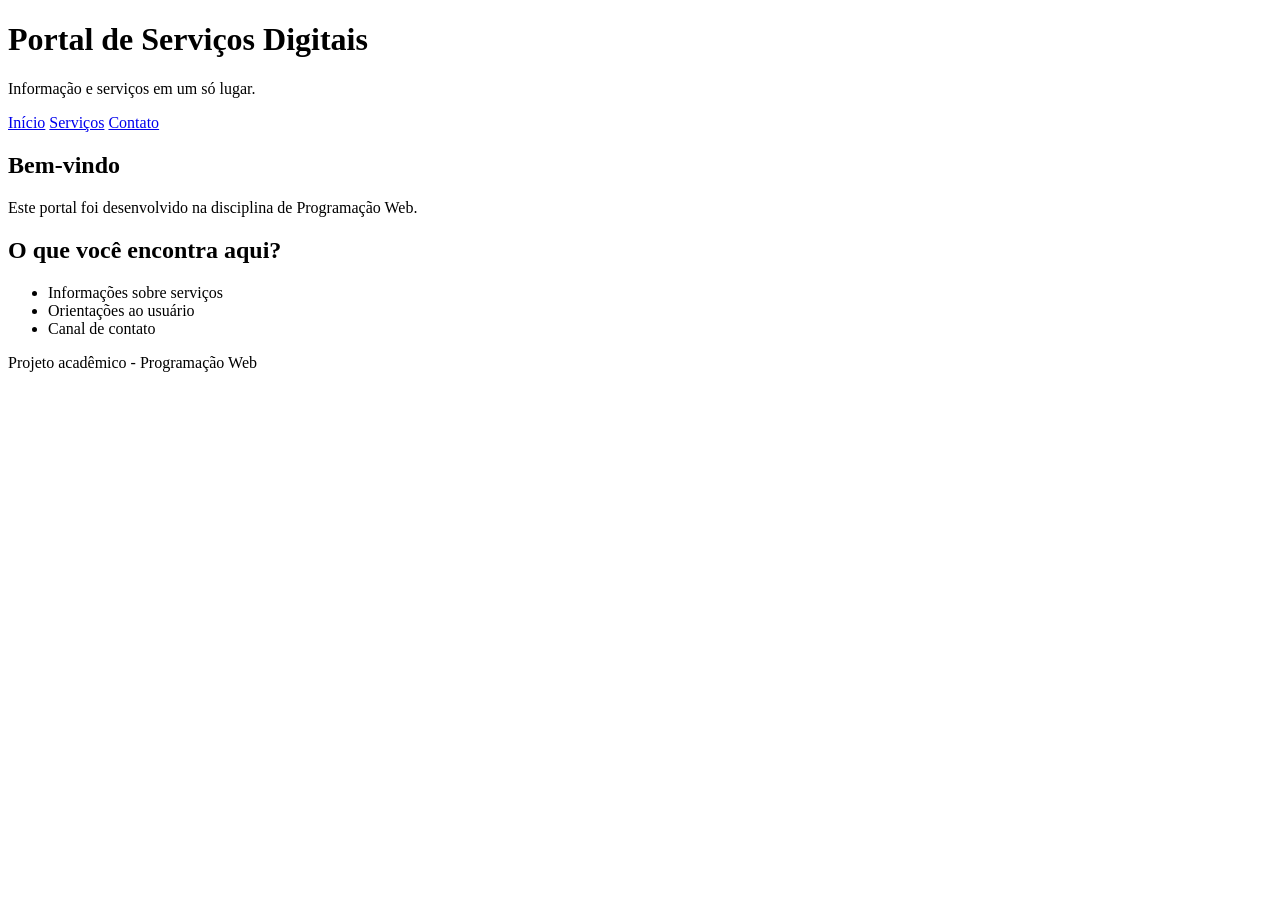
==== index.html @ b1525894 "Adiciona o arquivo index.html" ====
<!DOCTYPE html>
<html lang="pt-BR">

<head>
    <meta charset="UTF-8">
    <meta name="viewport" content="width=device-width, initial-scale=1.0">

    <title>Portal de Serviços Digitais</title>
</head>

<body>

    <header>
        <h1>Portal de Serviços Digitais</h1>
        <p>Informação e serviços em um só lugar.</p>
    </header>

    <nav>
        <a href="index.html">Início</a>
        <a href="servicos.html">Serviços</a>
        <a href="contato.html">Contato</a>
    </nav>

    <main>

        <section>
            <h2>Bem-vindo</h2>

            <p>
                Este portal foi desenvolvido na disciplina
                de Programação Web.
            </p>
        </section>

        <section>
            <h2>O que você encontra aqui?</h2>

            <ul>
                <li>Informações sobre serviços</li>
                <li>Orientações ao usuário</li>
                <li>Canal de contato</li>
            </ul>
        </section>

    </main>

    <footer>
        <p>Projeto acadêmico - Programação Web</p>
    </footer>

</body>

</html>
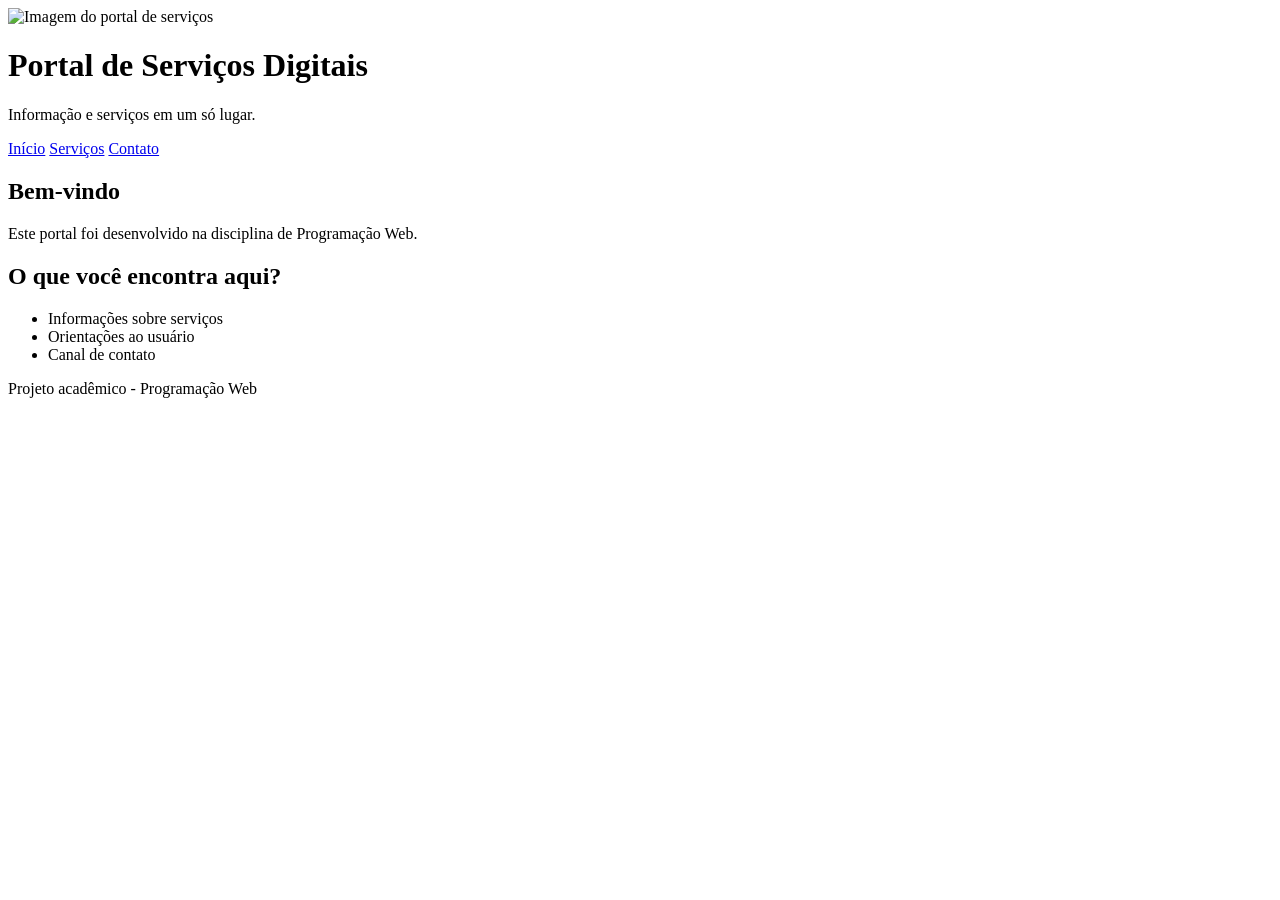
==== commit b136364f: "Adiciona imagem banner na pasta img" ====
--- a/index.html
+++ b/index.html
@@ -11,6 +11,7 @@
 <body>
 
     <header>
+        <img src="img/banner.jpg" alt="Imagem do portal de serviços">
         <h1>Portal de Serviços Digitais</h1>
         <p>Informação e serviços em um só lugar.</p>
     </header>
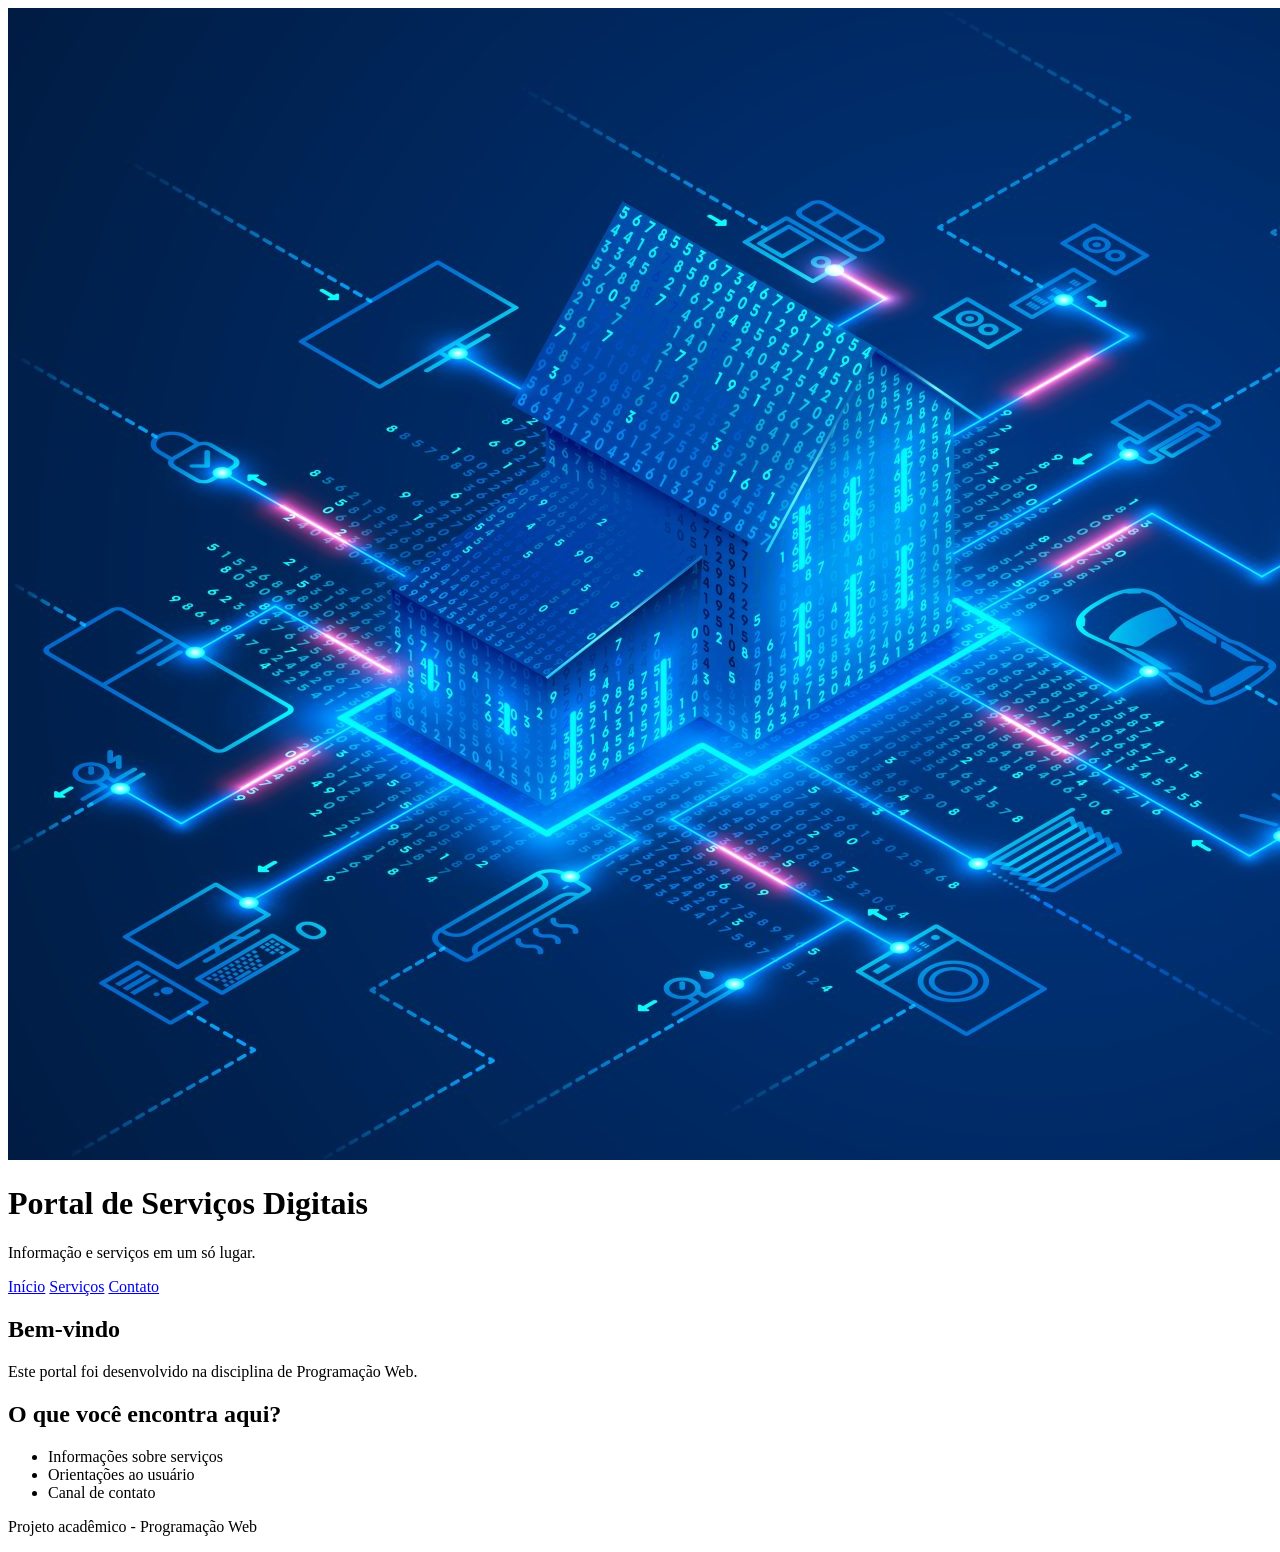
==== commit c1f25830: "Corrige caminho da imagem no HTML" ====
--- a/index.html
+++ b/index.html
@@ -11,7 +11,7 @@
 <body>
 
     <header>
-        <img src="img/banner.jpg" alt="Imagem do portal de serviços">
+       <img src="css/img/banner.jpg" alt="Imagem do portal de serviços">
         <h1>Portal de Serviços Digitais</h1>
         <p>Informação e serviços em um só lugar.</p>
     </header>
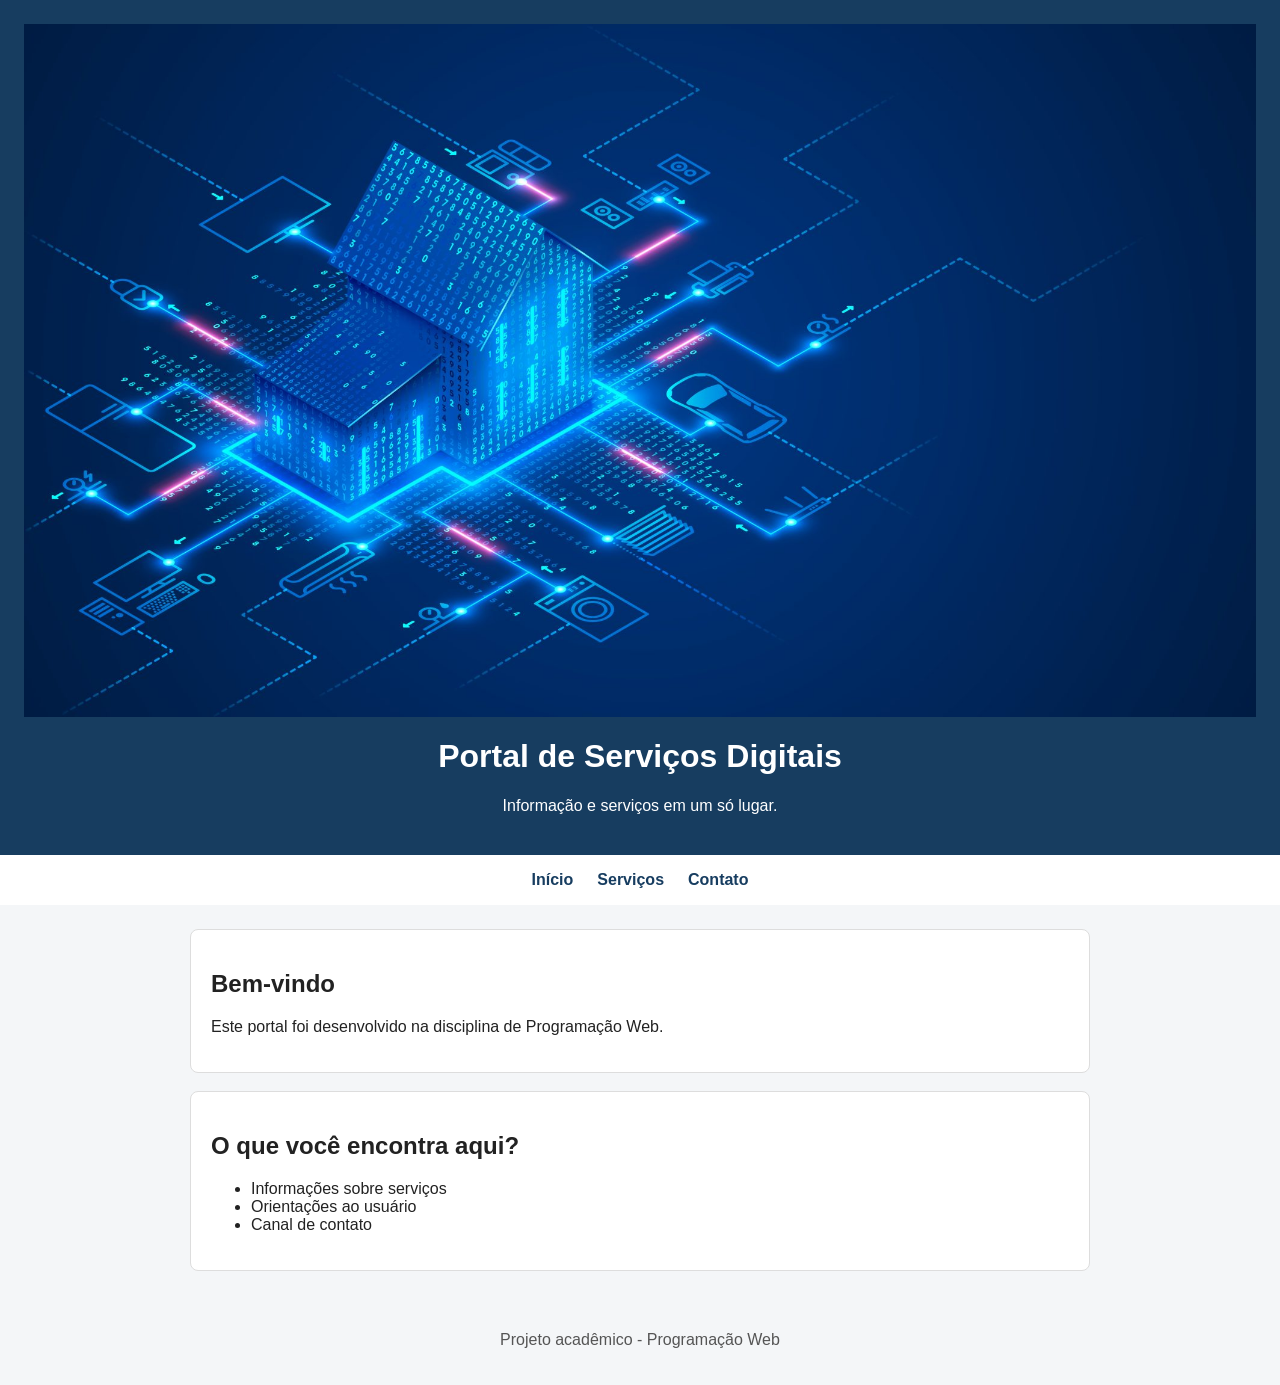
==== commit b1fd0310: "Corrige ligacao do CSS e caminho da imagem no index.html" ====
--- a/index.html
+++ b/index.html
@@ -4,6 +4,8 @@
 <head>
     <meta charset="UTF-8">
     <meta name="viewport" content="width=device-width, initial-scale=1.0">
+    <!-- Vinculação do ficheiro CSS -->
+    <link rel="stylesheet" href="css/style.css">
 
     <title>Portal de Serviços Digitais</title>
 </head>
@@ -11,7 +13,8 @@
 <body>
 
     <header>
-       <img src="css/img/banner.jpg" alt="Imagem do portal de serviços">
+        <!-- Caminho corrigido para a pasta img/ -->
+        <img src="img/banner.jpg" alt="Imagem do portal de serviços">
         <h1>Portal de Serviços Digitais</h1>
         <p>Informação e serviços em um só lugar.</p>
     </header>
--- a/css/style.css
+++ b/css/style.css
@@ -0,0 +1,140 @@
+body {
+    font-family: Arial, sans-serif;
+    margin: 0;
+    background-color: #f4f6f8;
+    color: #222222;
+}
+
+header {
+    background-color: #173d60;
+    color: white;
+    padding: 24px;
+    text-align: center;
+}
+
+header img {
+    max-width: 100%;
+    height: auto;
+    display: block;
+    margin: 0 auto;
+}
+
+nav {
+    background-color: #ffffff;
+    padding: 16px;
+    display: flex;
+    justify-content: center;
+    gap: 24px;
+}
+
+nav a {
+    color: #173d60;
+    text-decoration: none;
+    font-weight: bold;
+}
+
+nav a:hover {
+    text-decoration: underline;
+}
+
+main {
+    width: 90%;
+    max-width: 900px;
+    margin: 24px auto;
+}
+
+section, article {
+    background-color: white;
+    padding: 20px;
+    margin-bottom: 18px;
+    border: 1px solid #dddddd;
+    border-radius: 8px;
+}
+
+img {
+    max-width: 100%;
+    height: auto;
+}
+
+label {
+    display: block;
+    margin-top: 12px;
+    font-weight: bold;
+    color: #173d60;
+}
+
+input, select, textarea {
+    width: 100%;
+    padding: 10px;
+    margin-top: 6px;
+    box-sizing: border-box;
+    border: 1px solid #ccc;
+    border-radius: 6px;
+    font-size: 1rem;
+}
+
+input:focus, select:focus, textarea:focus {
+    outline: none;
+    border-color: #173d60;
+}
+
+button {
+    margin-top: 14px;
+    padding: 12px 20px;
+    cursor: pointer;
+    background-color: #173d60;
+    color: white;
+    border: none;
+    border-radius: 6px;
+    font-weight: bold;
+    font-size: 1rem;
+    transition: background-color 0.2s ease;
+}
+
+button:hover {
+    background-color: #0f2b45;
+}
+
+footer {
+    text-align: center;
+    padding: 20px;
+    color: #555555;
+}
+
+/* FLEXBOX DOS CARDS */
+.container-servicos {
+    display: flex;
+    gap: 20px;
+    flex-wrap: wrap;
+    align-items: flex-start;
+}
+
+/* TAMANHO DOS CARDS */
+.container-servicos article {
+    flex: 1 1 250px;
+}
+
+/* ESTILIZAÇÃO DA CONSULTA INTERATIVA (AULA 08) */
+.consulta-servico {
+    border-left: 5px solid #173d60;
+}
+
+.consulta-servico h2 {
+    color: #173d60;
+    margin-top: 0;
+}
+
+#resultado {
+    margin-top: 16px;
+    padding: 12px 16px;
+    background-color: #eaf2f8;
+    border-left: 4px solid #173d60;
+    border-radius: 4px;
+    color: #173d60;
+    font-weight: bold;
+}
+
+/* Oculta a caixa de resposta enquanto estiver vazia */
+#resultado:empty {
+    display: none;
+}
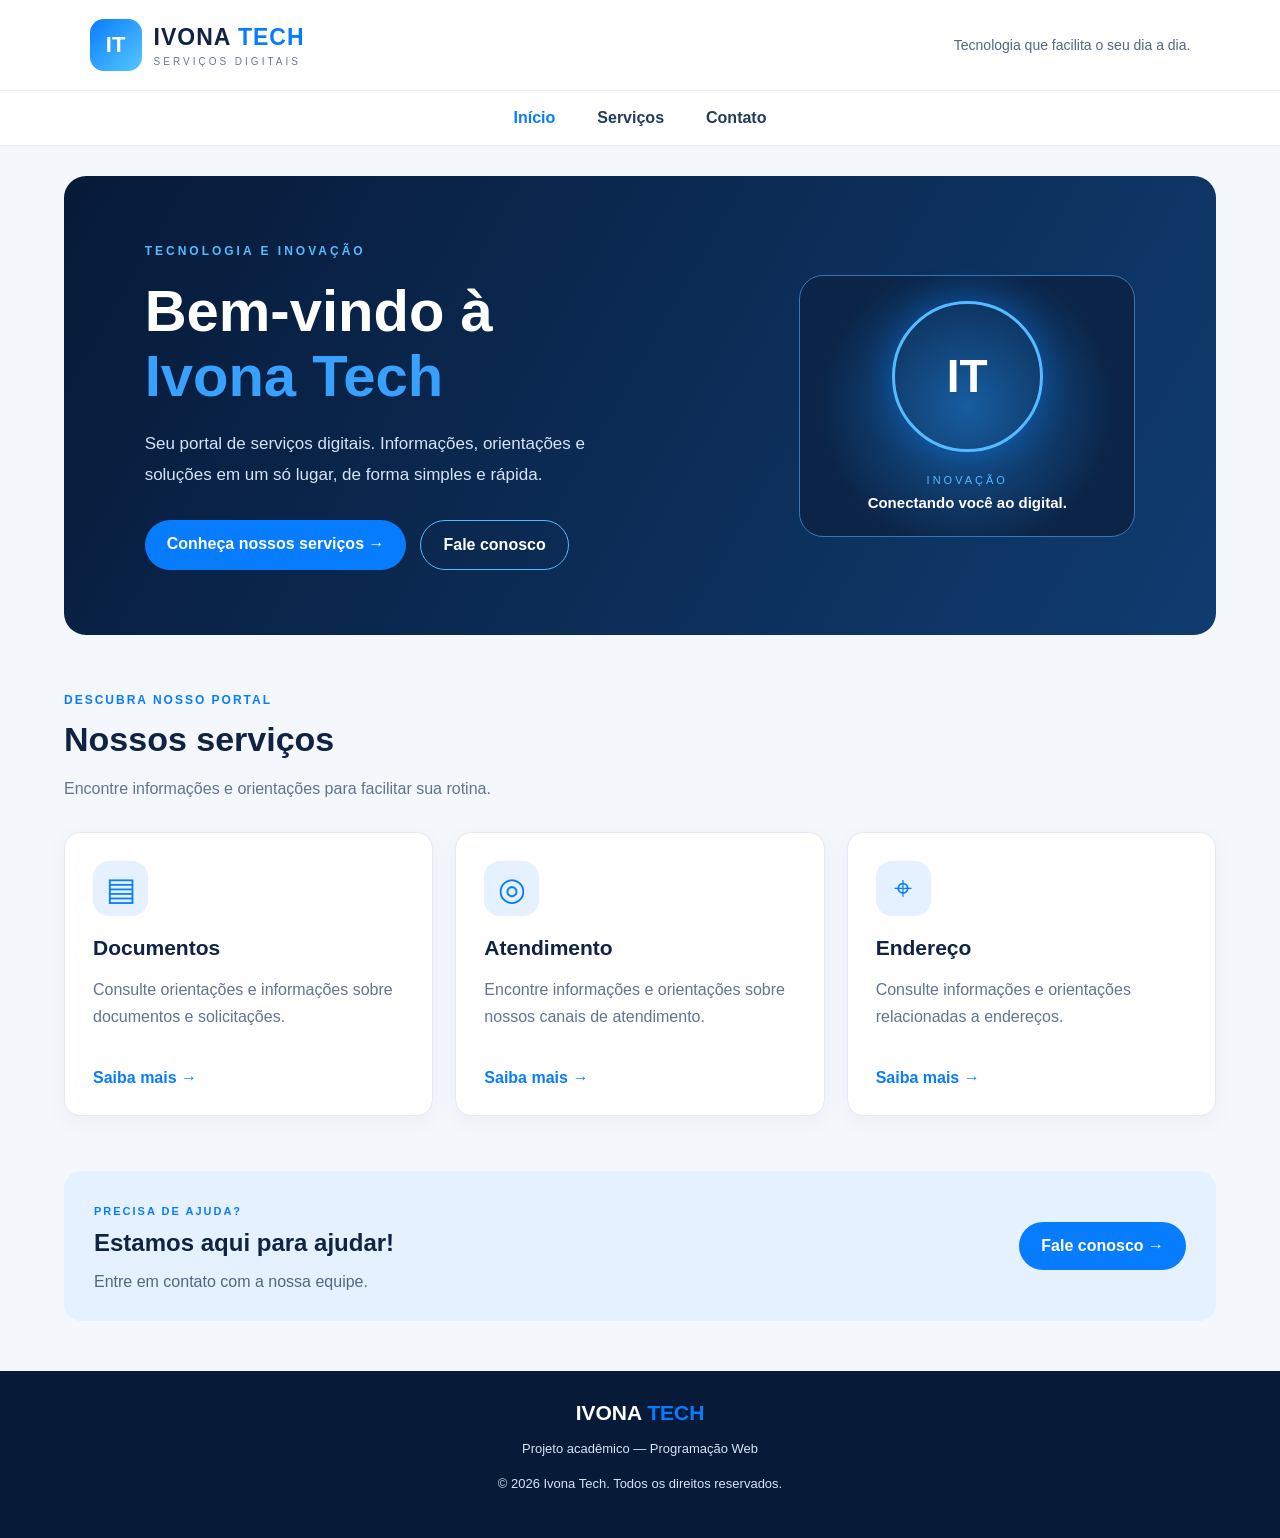
==== commit fcc6dadd: "Atualiza interface visual da Ivona Tech" ====
--- a/index.html
+++ b/index.html
@@ -1,57 +1,137 @@
+
 <!DOCTYPE html>
 <html lang="pt-BR">
-
 <head>
     <meta charset="UTF-8">
     <meta name="viewport" content="width=device-width, initial-scale=1.0">
-    <!-- Vinculação do ficheiro CSS -->
+    <title>Ivona Tech | Serviços Digitais</title>
     <link rel="stylesheet" href="css/style.css">
-
-    <title>Portal de Serviços Digitais</title>
+    <script src="js/script.js" defer></script>
 </head>
 
-<body>
+<body class="home-page">
 
-    <header>
-        <!-- Caminho corrigido para a pasta img/ -->
-        <img src="img/banner.jpg" alt="Imagem do portal de serviços">
-        <h1>Portal de Serviços Digitais</h1>
-        <p>Informação e serviços em um só lugar.</p>
+    <header class="ivona-header">
+        <a href="index.html" class="ivona-logo">
+            <span class="logo-icon">IT</span>
+            <span>
+                <strong>IVONA <span>TECH</span></strong>
+                <small>SERVIÇOS DIGITAIS</small>
+            </span>
+        </a>
+
+        <p class="header-slogan">Tecnologia que facilita o seu dia a dia.</p>
     </header>
 
-    <nav>
-        <a href="index.html">Início</a>
+    <nav class="ivona-nav">
+        <a class="active" href="index.html">Início</a>
         <a href="servicos.html">Serviços</a>
         <a href="contato.html">Contato</a>
     </nav>
 
-    <main>
+    <main class="ivona-main">
 
-        <section>
-            <h2>Bem-vindo</h2>
+        <section class="ivona-hero">
+            <div class="hero-content">
+                <span class="hero-label">TECNOLOGIA E INOVAÇÃO</span>
 
-            <p>
-                Este portal foi desenvolvido na disciplina
-                de Programação Web.
-            </p>
+                <h1>
+                    Bem-vindo à<br>
+                    <span>Ivona Tech</span>
+                </h1>
+
+                <p>
+                    Seu portal de serviços digitais.
+                    Informações, orientações e soluções
+                    em um só lugar, de forma simples e rápida.
+                </p>
+
+                <div class="hero-buttons">
+                    <a href="servicos.html" class="btn-primary">
+                        Conheça nossos serviços →
+                    </a>
+
+                    <a href="contato.html" class="btn-secondary">
+                        Fale conosco
+                    </a>
+                </div>
+            </div>
+
+            <div class="hero-visual">
+                <div class="visual-circle">IT</div>
+                <div class="visual-caption">
+                    <span>INOVAÇÃO</span>
+                    <strong>Conectando você ao digital.</strong>
+                </div>
+            </div>
         </section>
 
-        <section>
-            <h2>O que você encontra aqui?</h2>
+        <section class="ivona-services">
+            <div class="section-heading">
+                <span>DESCUBRA NOSSO PORTAL</span>
+                <h2>Nossos serviços</h2>
+                <p>
+                    Encontre informações e orientações
+                    para facilitar sua rotina.
+                </p>
+            </div>
 
-            <ul>
-                <li>Informações sobre serviços</li>
-                <li>Orientações ao usuário</li>
-                <li>Canal de contato</li>
-            </ul>
+            <div class="service-cards">
+
+                <article class="service-card">
+                    <div class="service-icon">▤</div>
+                    <h3>Documentos</h3>
+                    <p>
+                        Consulte orientações e informações
+                        sobre documentos e solicitações.
+                    </p>
+                    <a href="servicos.html">Saiba mais →</a>
+                </article>
+
+                <article class="service-card">
+                    <div class="service-icon">◎</div>
+                    <h3>Atendimento</h3>
+                    <p>
+                        Encontre informações e orientações
+                        sobre nossos canais de atendimento.
+                    </p>
+                    <a href="servicos.html">Saiba mais →</a>
+                </article>
+
+                <article class="service-card">
+                    <div class="service-icon">⌖</div>
+                    <h3>Endereço</h3>
+                    <p>
+                        Consulte informações e orientações
+                        relacionadas a endereços.
+                    </p>
+                    <a href="servicos.html">Saiba mais →</a>
+                </article>
+
+            </div>
+        </section>
+
+        <section class="ivona-contact">
+            <div>
+                <span>PRECISA DE AJUDA?</span>
+                <h2>Estamos aqui para ajudar!</h2>
+                <p>Entre em contato com a nossa equipe.</p>
+            </div>
+
+            <a href="contato.html" class="btn-primary">
+                Fale conosco →
+            </a>
         </section>
 
     </main>
 
-    <footer>
-        <p>Projeto acadêmico - Programação Web</p>
+    <footer class="ivona-footer">
+        <a href="index.html" class="footer-brand">IVONA <span>TECH</span></a>
+
+        <p>Projeto acadêmico — Programação Web</p>
+
+        <p>© 2026 Ivona Tech. Todos os direitos reservados.</p>
     </footer>
 
 </body>
-
-</html>+</html>
--- a/css/style.css
+++ b/css/style.css
@@ -1,140 +1,371 @@
-body {
-    font-family: Arial, sans-serif;
+
+/* ===== IDENTIDADE VISUAL IVONA TECH ===== */
+
+.home-page {
     margin: 0;
-    background-color: #f4f6f8;
-    color: #222222;
-}
-
-header {
-    background-color: #173d60;
+    background: #f4f7fc;
+    color: #102344;
+    font-family: Arial, Helvetica, sans-serif;
+}
+
+.ivona-header {
+    min-height: 90px;
+    padding: 18px 7%;
+    box-sizing: border-box;
+    display: flex;
+    justify-content: space-between;
+    align-items: center;
+    gap: 20px;
+    background: #ffffff;
+}
+
+.ivona-logo {
+    display: flex;
+    align-items: center;
+    gap: 12px;
+    color: #102344;
+    text-decoration: none;
+}
+
+.logo-icon {
+    display: flex;
+    align-items: center;
+    justify-content: center;
+    width: 52px;
+    height: 52px;
+    border-radius: 14px;
+    background: linear-gradient(135deg, #087cff, #55c8ff);
     color: white;
-    padding: 24px;
+    font-size: 22px;
+    font-weight: bold;
+}
+
+.ivona-logo strong {
+    display: block;
+    font-size: 23px;
+    letter-spacing: 1px;
+}
+
+.ivona-logo strong span,
+.footer-brand span {
+    color: #087cff;
+}
+
+.ivona-logo small {
+    display: block;
+    margin-top: 5px;
+    color: #657895;
+    font-size: 10px;
+    letter-spacing: 3px;
+}
+
+.header-slogan {
+    color: #526784;
+    font-size: 14px;
+}
+
+.ivona-nav {
+    display: flex;
+    justify-content: center;
+    gap: 42px;
+    padding: 18px;
+    background: #ffffff;
+    border-top: 1px solid #edf1f7;
+    border-bottom: 1px solid #e5ebf5;
+}
+
+.ivona-nav a {
+    color: #243b5c;
+    text-decoration: none;
+    font-weight: bold;
+    transition: color 0.2s;
+}
+
+.ivona-nav a:hover,
+.ivona-nav a.active {
+    color: #087cff;
+}
+
+.ivona-main {
+    width: 100%;
+    max-width: 1200px;
+    margin: 0 auto;
+    padding: 30px 24px 50px;
+    box-sizing: border-box;
+}
+
+.ivona-hero {
+    display: grid;
+    grid-template-columns: 1.3fr 0.7fr;
+    align-items: center;
+    gap: 30px;
+    padding: 65px 7%;
+    border-radius: 22px;
+    overflow: hidden;
+    background: linear-gradient(120deg, #071a38, #103c70);
+    color: #ffffff;
+}
+
+.hero-label {
+    color: #55baff;
+    font-size: 12px;
+    font-weight: bold;
+    letter-spacing: 3px;
+}
+
+.hero-content h1 {
+    margin: 20px 0;
+    font-size: clamp(36px, 5vw, 58px);
+    line-height: 1.12;
+}
+
+.hero-content h1 span {
+    color: #38a0ff;
+}
+
+.hero-content > p {
+    max-width: 500px;
+    color: #d6e4f7;
+    font-size: 17px;
+    line-height: 1.8;
+}
+
+.hero-buttons {
+    display: flex;
+    flex-wrap: wrap;
+    gap: 14px;
+    margin-top: 30px;
+}
+
+.btn-primary,
+.btn-secondary {
+    display: inline-block;
+    padding: 15px 22px;
+    border-radius: 30px;
     text-align: center;
-}
-
-header img {
-    max-width: 100%;
-    height: auto;
-    display: block;
-    margin: 0 auto;
-}
-
-nav {
-    background-color: #ffffff;
-    padding: 16px;
-    display: flex;
-    justify-content: center;
-    gap: 24px;
-}
-
-nav a {
-    color: #173d60;
-    text-decoration: none;
-    font-weight: bold;
-}
-
-nav a:hover {
+    text-decoration: none;
+    font-weight: bold;
+    transition: transform 0.2s, background 0.2s;
+}
+
+.btn-primary {
+    background: #087cff;
+    color: #ffffff;
+}
+
+.btn-primary:hover {
+    background: #0064d7;
+    transform: translateY(-2px);
+}
+
+.btn-secondary {
+    border: 1px solid #55baff;
+    color: #ffffff;
+}
+
+.btn-secondary:hover {
+    background: #164777;
+}
+
+.hero-visual {
+    min-height: 260px;
+    display: flex;
+    flex-direction: column;
+    justify-content: center;
+    align-items: center;
+    border: 1px solid #3478b8;
+    border-radius: 24px;
+    background: radial-gradient(circle, #175da0, #0b2447 70%);
+    text-align: center;
+}
+
+.visual-circle {
+    width: 145px;
+    height: 145px;
+    display: flex;
+    align-items: center;
+    justify-content: center;
+    border: 3px solid #55baff;
+    border-radius: 50%;
+    color: #ffffff;
+    font-size: 46px;
+    font-weight: bold;
+    box-shadow: 0 0 35px #087cff66;
+}
+
+.visual-caption {
+    display: flex;
+    flex-direction: column;
+    gap: 8px;
+    margin-top: 22px;
+}
+
+.visual-caption span {
+    color: #55baff;
+    font-size: 11px;
+    letter-spacing: 3px;
+}
+
+.visual-caption strong {
+    font-size: 15px;
+}
+
+.ivona-services {
+    padding: 55px 0 30px;
+}
+
+.section-heading > span {
+    color: #087cff;
+    font-size: 12px;
+    font-weight: bold;
+    letter-spacing: 2px;
+}
+
+.section-heading h2 {
+    margin: 12px 0;
+    font-size: 34px;
+}
+
+.section-heading p {
+    color: #62748e;
+    line-height: 1.7;
+}
+
+.service-cards {
+    display: grid;
+    grid-template-columns: repeat(3, minmax(0, 1fr));
+    gap: 22px;
+    margin-top: 30px;
+}
+
+.service-card {
+    padding: 28px;
+    border: 1px solid #e1eaf6;
+    border-radius: 16px;
+    background: #ffffff;
+    box-shadow: 0 6px 22px #1023440b;
+    transition: transform 0.2s, box-shadow 0.2s;
+}
+
+.service-card:hover {
+    transform: translateY(-5px);
+    box-shadow: 0 12px 28px #10234416;
+}
+
+.service-icon {
+    width: 55px;
+    height: 55px;
+    display: flex;
+    justify-content: center;
+    align-items: center;
+    border-radius: 16px;
+    background: #e5f1ff;
+    color: #087cff;
+    font-size: 32px;
+}
+
+.service-card h3 {
+    margin: 20px 0 10px;
+    font-size: 21px;
+}
+
+.service-card p {
+    min-height: 65px;
+    color: #62748e;
+    line-height: 1.7;
+}
+
+.service-card a {
+    display: inline-block;
+    margin-top: 12px;
+    color: #087cff;
+    font-weight: bold;
+    text-decoration: none;
+}
+
+.service-card a:hover {
     text-decoration: underline;
 }
 
-main {
-    width: 90%;
-    max-width: 900px;
-    margin: 24px auto;
-}
-
-section, article {
-    background-color: white;
-    padding: 20px;
-    margin-bottom: 18px;
-    border: 1px solid #dddddd;
-    border-radius: 8px;
-}
-
-img {
-    max-width: 100%;
-    height: auto;
-}
-
-label {
-    display: block;
-    margin-top: 12px;
-    font-weight: bold;
-    color: #173d60;
-}
-
-input, select, textarea {
-    width: 100%;
-    padding: 10px;
-    margin-top: 6px;
-    box-sizing: border-box;
-    border: 1px solid #ccc;
-    border-radius: 6px;
-    font-size: 1rem;
-}
-
-input:focus, select:focus, textarea:focus {
-    outline: none;
-    border-color: #173d60;
-}
-
-button {
-    margin-top: 14px;
-    padding: 12px 20px;
-    cursor: pointer;
-    background-color: #173d60;
-    color: white;
-    border: none;
-    border-radius: 6px;
-    font-weight: bold;
-    font-size: 1rem;
-    transition: background-color 0.2s ease;
-}
-
-button:hover {
-    background-color: #0f2b45;
-}
-
-footer {
+.ivona-contact {
+    display: flex;
+    justify-content: space-between;
+    align-items: center;
+    gap: 20px;
+    margin-top: 25px;
+    padding: 30px;
+    border-radius: 18px;
+    background: #e5f1ff;
+}
+
+.ivona-contact > div > span {
+    color: #087cff;
+    font-size: 11px;
+    font-weight: bold;
+    letter-spacing: 2px;
+}
+
+.ivona-contact h2 {
+    margin: 10px 0;
+    font-size: 24px;
+}
+
+.ivona-contact p {
+    margin-bottom: 0;
+    color: #526784;
+}
+
+.ivona-footer {
+    padding: 30px 7%;
+    background: #071a38;
+    color: #d6e4f7;
     text-align: center;
-    padding: 20px;
-    color: #555555;
-}
-
-/* FLEXBOX DOS CARDS */
-.container-servicos {
-    display: flex;
-    gap: 20px;
-    flex-wrap: wrap;
-    align-items: flex-start;
-}
-
-/* TAMANHO DOS CARDS */
-.container-servicos article {
-    flex: 1 1 250px;
-}
-
-/* ESTILIZAÇÃO DA CONSULTA INTERATIVA (AULA 08) */
-.consulta-servico {
-    border-left: 5px solid #173d60;
-}
-
-.consulta-servico h2 {
-    color: #173d60;
-    margin-top: 0;
-}
-
-#resultado {
-    margin-top: 16px;
-    padding: 12px 16px;
-    background-color: #eaf2f8;
-    border-left: 4px solid #173d60;
-    border-radius: 4px;
-    color: #173d60;
-    font-weight: bold;
-}
-
-/* Oculta a caixa de resposta enquanto estiver vazia */
-#resultado:empty {
-    display: none;
-}+}
+
+.footer-brand {
+    color: #ffffff;
+    font-size: 21px;
+    font-weight: bold;
+    text-decoration: none;
+}
+
+.ivona-footer p {
+    font-size: 13px;
+    line-height: 1.7;
+}
+
+/* ===== AJUSTE PARA CELULARES ===== */
+
+@media (max-width: 750px) {
+    .ivona-header {
+        flex-direction: column;
+        text-align: center;
+    }
+
+    .ivona-nav {
+        gap: 22px;
+        flex-wrap: wrap;
+    }
+
+    .ivona-hero {
+        grid-template-columns: 1fr;
+        padding: 40px 25px;
+    }
+
+    .hero-visual {
+        min-height: 220px;
+    }
+
+    .service-cards {
+        grid-template-columns: 1fr;
+    }
+
+    .ivona-contact {
+        flex-direction: column;
+        align-items: flex-start;
+    }
+
+    .section-heading h2 {
+        font-size: 29px;
+    }
+}
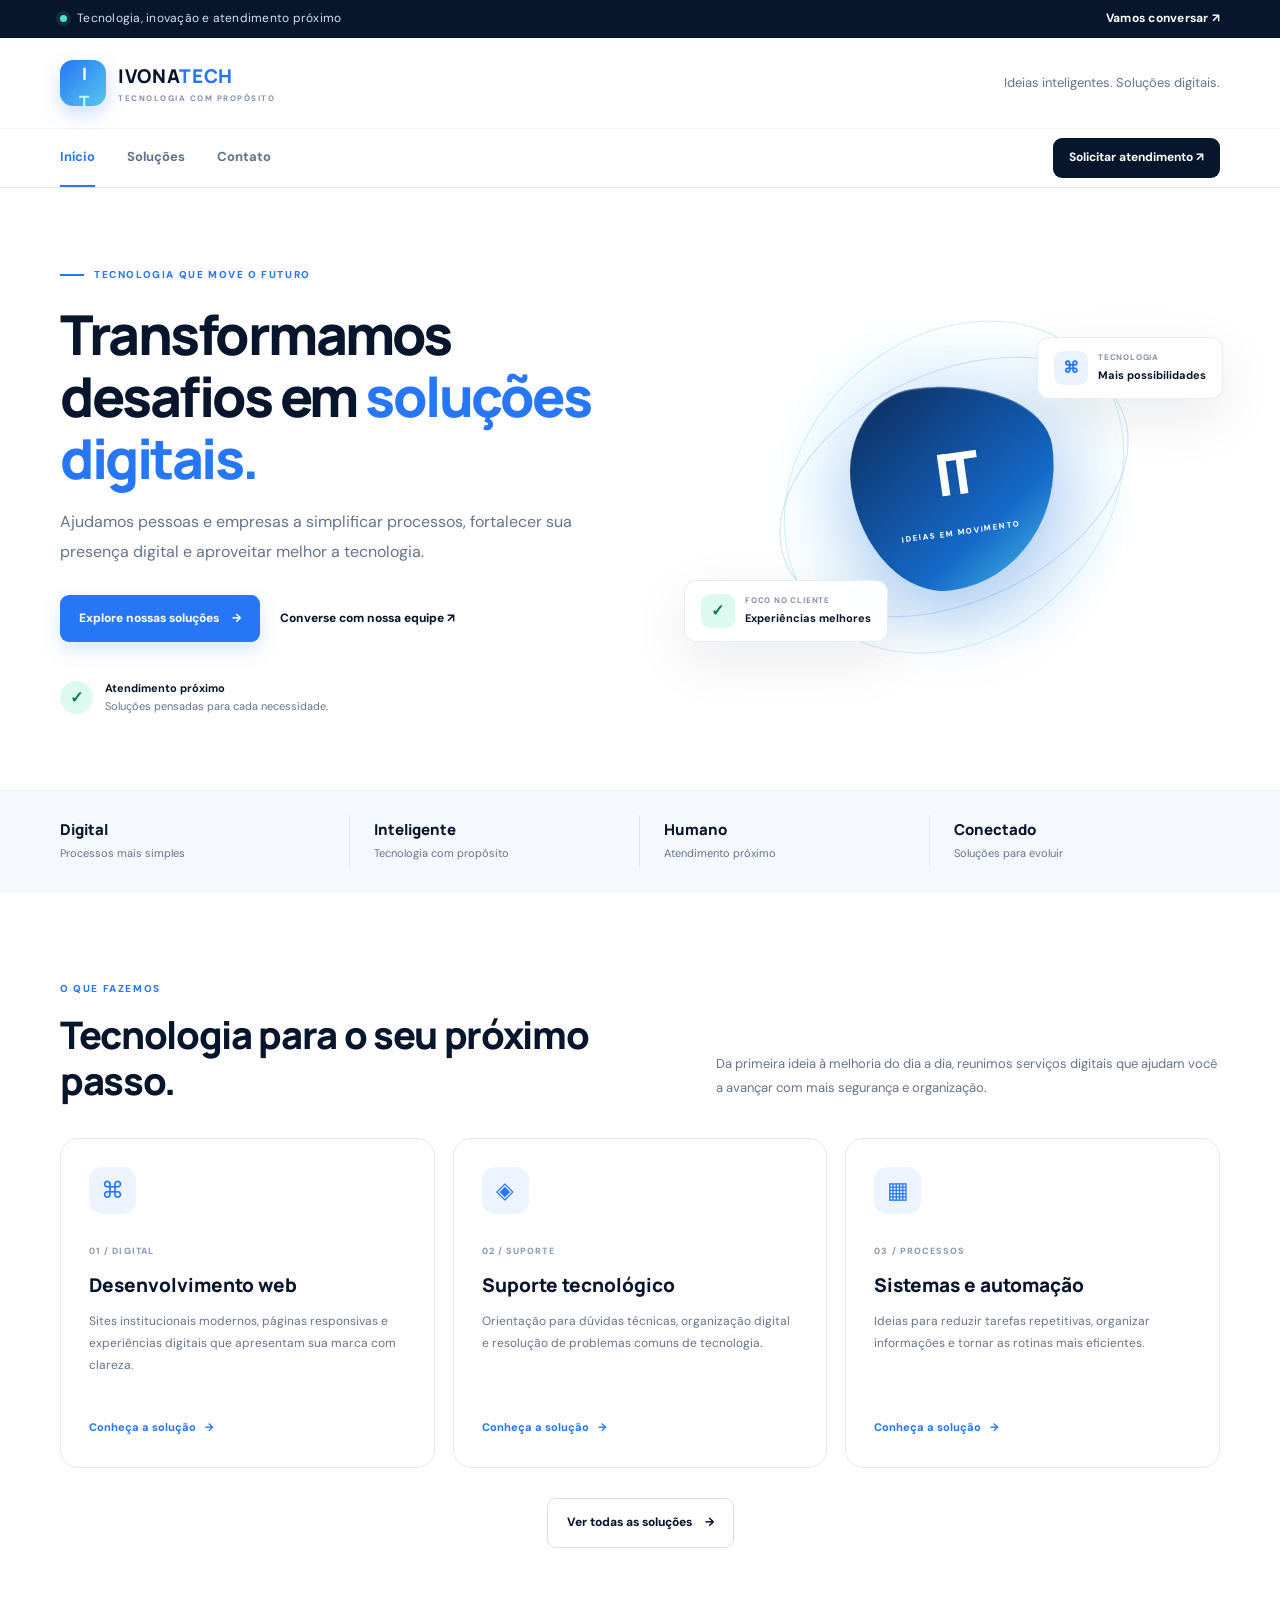
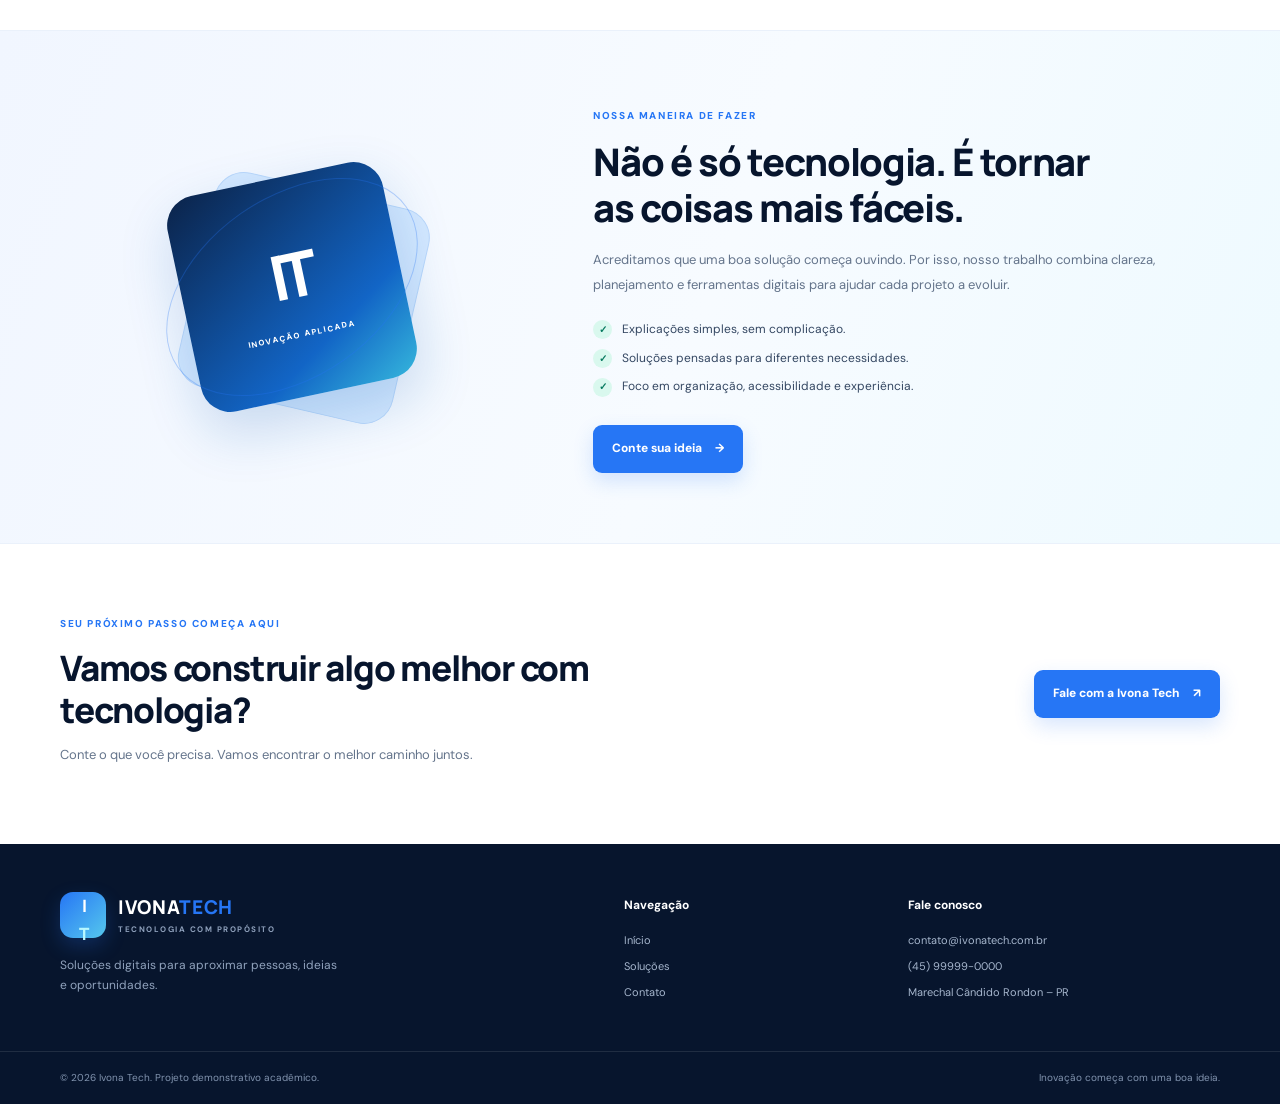
==== commit cc0c275f: "Atualiza site Ivona Tech com serviços e contato" ====
--- a/index.html
+++ b/index.html
@@ -1,137 +1,121 @@
-
 <!DOCTYPE html>
 <html lang="pt-BR">
 <head>
     <meta charset="UTF-8">
     <meta name="viewport" content="width=device-width, initial-scale=1.0">
-    <title>Ivona Tech | Serviços Digitais</title>
+    <meta name="description" content="Ivona Tech: soluções digitais, desenvolvimento web, suporte tecnológico e consultoria para transformar negócios.">
+    <title>Ivona Tech | Tecnologia que impulsiona negócios</title>
     <link rel="stylesheet" href="css/style.css">
     <script src="js/script.js" defer></script>
 </head>
-
 <body class="home-page">
+    <div class="topbar">
+        <div class="container topbar-inner">
+            <span><span class="status-dot"></span> Tecnologia, inovação e atendimento próximo</span>
+            <a href="contato.html">Vamos conversar <span aria-hidden="true">↗</span></a>
+        </div>
+    </div>
 
     <header class="ivona-header">
-        <a href="index.html" class="ivona-logo">
-            <span class="logo-icon">IT</span>
-            <span>
-                <strong>IVONA <span>TECH</span></strong>
-                <small>SERVIÇOS DIGITAIS</small>
-            </span>
-        </a>
-
-        <p class="header-slogan">Tecnologia que facilita o seu dia a dia.</p>
+        <div class="container header-inner">
+            <a href="index.html" class="ivona-logo" aria-label="Ivona Tech - página inicial">
+                <span class="logo-icon">I<span>T</span></span>
+                <span class="logo-wordmark"><strong>IVONA<span>TECH</span></strong><small>TECNOLOGIA COM PROPÓSITO</small></span>
+            </a>
+            <p class="header-slogan">Ideias inteligentes. Soluções digitais.</p>
+        </div>
     </header>
 
-    <nav class="ivona-nav">
-        <a class="active" href="index.html">Início</a>
-        <a href="servicos.html">Serviços</a>
-        <a href="contato.html">Contato</a>
+    <nav class="ivona-nav" aria-label="Navegação principal">
+        <div class="container nav-inner">
+            <a class="active" href="index.html">Início</a>
+            <a href="servicos.html">Soluções</a>
+            <a href="contato.html">Contato</a>
+            <a class="nav-cta" href="contato.html">Solicitar atendimento <span aria-hidden="true">↗</span></a>
+        </div>
     </nav>
 
     <main class="ivona-main">
-
-        <section class="ivona-hero">
+        <section class="ivona-hero container">
             <div class="hero-content">
-                <span class="hero-label">TECNOLOGIA E INOVAÇÃO</span>
-
-                <h1>
-                    Bem-vindo à<br>
-                    <span>Ivona Tech</span>
-                </h1>
-
-                <p>
-                    Seu portal de serviços digitais.
-                    Informações, orientações e soluções
-                    em um só lugar, de forma simples e rápida.
-                </p>
-
+                <span class="eyebrow"><span class="eyebrow-line"></span> TECNOLOGIA QUE MOVE O FUTURO</span>
+                <h1>Transformamos desafios em <span>soluções digitais.</span></h1>
+                <p>Ajudamos pessoas e empresas a simplificar processos, fortalecer sua presença digital e aproveitar melhor a tecnologia.</p>
                 <div class="hero-buttons">
-                    <a href="servicos.html" class="btn-primary">
-                        Conheça nossos serviços →
-                    </a>
-
-                    <a href="contato.html" class="btn-secondary">
-                        Fale conosco
-                    </a>
+                    <a href="servicos.html" class="btn-primary">Explore nossas soluções <span aria-hidden="true">→</span></a>
+                    <a href="contato.html" class="btn-text">Converse com nossa equipe <span aria-hidden="true">↗</span></a>
+                </div>
+                <div class="hero-proof">
+                    <div class="proof-icon">✓</div>
+                    <p><strong>Atendimento próximo</strong><br><span>Soluções pensadas para cada necessidade.</span></p>
                 </div>
             </div>
-
-            <div class="hero-visual">
-                <div class="visual-circle">IT</div>
-                <div class="visual-caption">
-                    <span>INOVAÇÃO</span>
-                    <strong>Conectando você ao digital.</strong>
-                </div>
+            <div class="hero-visual" aria-label="Ilustração abstrata de tecnologia">
+                <div class="orbit orbit-one"></div><div class="orbit orbit-two"></div>
+                <div class="visual-core"><span class="core-mark">IT</span><span class="core-caption">IDEIAS EM MOVIMENTO</span></div>
+                <div class="float-card float-card-top"><span class="float-icon">⌘</span><span><small>TECNOLOGIA</small><strong>Mais possibilidades</strong></span></div>
+                <div class="float-card float-card-bottom"><span class="float-check">✓</span><span><small>FOCO NO CLIENTE</small><strong>Experiências melhores</strong></span></div>
+                <div class="visual-glow"></div>
             </div>
         </section>
 
-        <section class="ivona-services">
-            <div class="section-heading">
-                <span>DESCUBRA NOSSO PORTAL</span>
-                <h2>Nossos serviços</h2>
-                <p>
-                    Encontre informações e orientações
-                    para facilitar sua rotina.
-                </p>
-            </div>
-
-            <div class="service-cards">
-
-                <article class="service-card">
-                    <div class="service-icon">▤</div>
-                    <h3>Documentos</h3>
-                    <p>
-                        Consulte orientações e informações
-                        sobre documentos e solicitações.
-                    </p>
-                    <a href="servicos.html">Saiba mais →</a>
-                </article>
-
-                <article class="service-card">
-                    <div class="service-icon">◎</div>
-                    <h3>Atendimento</h3>
-                    <p>
-                        Encontre informações e orientações
-                        sobre nossos canais de atendimento.
-                    </p>
-                    <a href="servicos.html">Saiba mais →</a>
-                </article>
-
-                <article class="service-card">
-                    <div class="service-icon">⌖</div>
-                    <h3>Endereço</h3>
-                    <p>
-                        Consulte informações e orientações
-                        relacionadas a endereços.
-                    </p>
-                    <a href="servicos.html">Saiba mais →</a>
-                </article>
-
+        <section class="stats-strip">
+            <div class="container stats-grid">
+                <div><strong>Digital</strong><span>Processos mais simples</span></div>
+                <div><strong>Inteligente</strong><span>Tecnologia com propósito</span></div>
+                <div><strong>Humano</strong><span>Atendimento próximo</span></div>
+                <div><strong>Conectado</strong><span>Soluções para evoluir</span></div>
             </div>
         </section>
 
-        <section class="ivona-contact">
-            <div>
-                <span>PRECISA DE AJUDA?</span>
-                <h2>Estamos aqui para ajudar!</h2>
-                <p>Entre em contato com a nossa equipe.</p>
+        <section class="ivona-services container section-space">
+            <div class="section-heading">
+                <div><span class="eyebrow">O QUE FAZEMOS</span><h2>Tecnologia para o seu próximo passo.</h2></div>
+                <p>Da primeira ideia à melhoria do dia a dia, reunimos serviços digitais que ajudam você a avançar com mais segurança e organização.</p>
             </div>
-
-            <a href="contato.html" class="btn-primary">
-                Fale conosco →
-            </a>
+            <div class="service-cards">
+                <article class="service-card">
+                    <div class="service-icon">⌘</div><span class="card-number">01 / DIGITAL</span>
+                    <h3>Desenvolvimento web</h3>
+                    <p>Sites institucionais modernos, páginas responsivas e experiências digitais que apresentam sua marca com clareza.</p>
+                    <a href="servicos.html#desenvolvimento">Conheça a solução <span>→</span></a>
+                </article>
+                <article class="service-card">
+                    <div class="service-icon">◈</div><span class="card-number">02 / SUPORTE</span>
+                    <h3>Suporte tecnológico</h3>
+                    <p>Orientação para dúvidas técnicas, organização digital e resolução de problemas comuns de tecnologia.</p>
+                    <a href="servicos.html#suporte">Conheça a solução <span>→</span></a>
+                </article>
+                <article class="service-card">
+                    <div class="service-icon">▦</div><span class="card-number">03 / PROCESSOS</span>
+                    <h3>Sistemas e automação</h3>
+                    <p>Ideias para reduzir tarefas repetitivas, organizar informações e tornar as rotinas mais eficientes.</p>
+                    <a href="servicos.html#automacao">Conheça a solução <span>→</span></a>
+                </article>
+            </div>
+            <div class="center-link"><a href="servicos.html" class="btn-outline">Ver todas as soluções <span>→</span></a></div>
         </section>
 
+        <section class="feature-band">
+            <div class="container feature-grid">
+                <div class="feature-art"><div class="feature-square square-back"></div><div class="feature-square square-front"><span>IT</span><small>INOVAÇÃO APLICADA</small></div><span class="feature-orbit"></span></div>
+                <div class="feature-copy"><span class="eyebrow">NOSSA MANEIRA DE FAZER</span><h2>Não é só tecnologia. É tornar as coisas mais fáceis.</h2><p>Acreditamos que uma boa solução começa ouvindo. Por isso, nosso trabalho combina clareza, planejamento e ferramentas digitais para ajudar cada projeto a evoluir.</p><ul class="check-list"><li>Explicações simples, sem complicação.</li><li>Soluções pensadas para diferentes necessidades.</li><li>Foco em organização, acessibilidade e experiência.</li></ul><a href="contato.html" class="btn-primary">Conte sua ideia <span>→</span></a></div>
+            </div>
+        </section>
+
+        <section class="ivona-contact container">
+            <div><span class="eyebrow">SEU PRÓXIMO PASSO COMEÇA AQUI</span><h2>Vamos construir algo melhor com tecnologia?</h2><p>Conte o que você precisa. Vamos encontrar o melhor caminho juntos.</p></div>
+            <a href="contato.html" class="btn-primary">Fale com a Ivona Tech <span>↗</span></a>
+        </section>
     </main>
 
     <footer class="ivona-footer">
-        <a href="index.html" class="footer-brand">IVONA <span>TECH</span></a>
-
-        <p>Projeto acadêmico — Programação Web</p>
-
-        <p>© 2026 Ivona Tech. Todos os direitos reservados.</p>
+        <div class="container footer-main">
+            <div class="footer-about"><a href="index.html" class="ivona-logo footer-logo"><span class="logo-icon">I<span>T</span></span><span class="logo-wordmark"><strong>IVONA<span>TECH</span></strong><small>TECNOLOGIA COM PROPÓSITO</small></span></a><p>Soluções digitais para aproximar pessoas, ideias e oportunidades.</p></div>
+            <div><h3>Navegação</h3><a href="index.html">Início</a><a href="servicos.html">Soluções</a><a href="contato.html">Contato</a></div>
+            <div><h3>Fale conosco</h3><a href="mailto:contato@ivonatech.com.br">contato@ivonatech.com.br</a><a href="tel:+5545999990000">(45) 99999-0000</a><p>Marechal Cândido Rondon – PR</p></div>
+        </div>
+        <div class="footer-bottom"><div class="container footer-bottom-inner"><span>© 2026 Ivona Tech. Projeto demonstrativo acadêmico.</span><span>Inovação começa com uma boa ideia.</span></div></div>
     </footer>
-
 </body>
 </html>
--- a/css/style.css
+++ b/css/style.css
@@ -1,371 +1,241 @@
+@import url('https://fonts.googleapis.com/css2?family=DM+Sans:wght@400;500;600;700&family=Manrope:wght@400;500;600;700;800&display=swap');
 
-/* ===== IDENTIDADE VISUAL IVONA TECH ===== */
-
-.home-page {
-    margin: 0;
-    background: #f4f7fc;
-    color: #102344;
-    font-family: Arial, Helvetica, sans-serif;
+:root {
+    --navy: #07152d;
+    --navy-soft: #0d2344;
+    --blue: #2676f5;
+    --blue-bright: #4da1ff;
+    --cyan: #67e4ef;
+    --ink: #172944;
+    --muted: #64748b;
+    --paper: #f5f8fc;
+    --white: #ffffff;
+    --line: #e1e8f2;
+    --shadow: 0 18px 55px rgba(7, 21, 45, .09);
+    --radius: 18px;
 }
 
-.ivona-header {
-    min-height: 90px;
-    padding: 18px 7%;
-    box-sizing: border-box;
-    display: flex;
-    justify-content: space-between;
-    align-items: center;
-    gap: 20px;
-    background: #ffffff;
+* { box-sizing: border-box; }
+html { scroll-behavior: smooth; }
+body { margin: 0; font-family: 'DM Sans', Arial, sans-serif; color: var(--ink); background: var(--white); line-height: 1.65; }
+a { color: inherit; text-decoration: none; }
+button, input, select, textarea { font: inherit; }
+button, a, select { -webkit-tap-highlight-color: transparent; }
+.container { width: min(1160px, calc(100% - 44px)); margin: 0 auto; }
+.topbar { background: var(--navy); color: #d4e2f6; font-size: 12px; letter-spacing: .02em; }
+.topbar-inner { min-height: 38px; display: flex; justify-content: space-between; align-items: center; gap: 18px; }
+.topbar-inner a { color: #fff; font-weight: 700; }
+.status-dot { display: inline-block; width: 7px; height: 7px; margin-right: 7px; background: #59e0bd; border-radius: 50%; box-shadow: 0 0 0 4px rgba(89,224,189,.12); }
+.ivona-header { background: #fff; }
+.header-inner { min-height: 90px; display: flex; align-items: center; justify-content: space-between; gap: 24px; }
+.ivona-logo { display: inline-flex; align-items: center; gap: 12px; }
+.logo-icon { width: 46px; height: 46px; display: grid; place-items: center; border-radius: 13px; color: white; font-family: Manrope, sans-serif; font-weight: 800; font-size: 17px; letter-spacing: -2px; background: linear-gradient(135deg, var(--blue), #55c7ed); box-shadow: 0 8px 20px rgba(38,118,245,.23); }
+.logo-icon span { color: #b8f8ff; }
+.logo-wordmark { display: flex; flex-direction: column; line-height: 1.2; }
+.logo-wordmark strong { font: 800 19px Manrope, sans-serif; letter-spacing: .035em; color: var(--navy); }
+.logo-wordmark strong span { color: var(--blue); }
+.logo-wordmark small { margin-top: 5px; color: #8290a6; font-size: 8px; font-weight: 700; letter-spacing: .19em; }
+.header-slogan { color: var(--muted); font-size: 13px; }
+.ivona-nav { background: white; border-top: 1px solid #f0f3f8; border-bottom: 1px solid var(--line); }
+.nav-inner { min-height: 58px; display: flex; align-items: center; gap: 32px; }
+.nav-inner > a:not(.nav-cta) { height: 58px; display: inline-flex; align-items: center; color: #60718a; font-size: 13px; font-weight: 700; border-bottom: 2px solid transparent; }
+.nav-inner > a.active, .nav-inner > a:not(.nav-cta):hover { color: var(--blue); border-bottom-color: var(--blue); }
+.nav-inner .nav-cta { margin-left: auto; padding: 10px 16px; color: #fff; background: var(--navy); border-radius: 9px; font-size: 12px; font-weight: 700; transition: transform .2s, background .2s; }
+.nav-inner .nav-cta:hover { transform: translateY(-2px); background: var(--blue); }
+.ivona-main { overflow: hidden; }
+.ivona-hero { display: grid; grid-template-columns: 1.05fr .95fr; align-items: center; gap: 42px; padding-top: 70px; padding-bottom: 75px; }
+.eyebrow { display: inline-flex; align-items: center; gap: 10px; color: var(--blue); font-size: 10px; font-weight: 800; letter-spacing: .16em; }
+.eyebrow-line { width: 24px; height: 2px; background: var(--blue); }
+.hero-content h1, .page-hero h1 { margin: 20px 0 18px; color: var(--navy); font: 800 clamp(36px, 4.3vw, 58px)/1.12 Manrope, sans-serif; letter-spacing: -.045em; }
+.hero-content h1 span, .page-hero h1 span { color: var(--blue); }
+.hero-content > p, .page-hero-content > p { max-width: 540px; color: var(--muted); font-size: 16px; line-height: 1.85; }
+.hero-buttons { display: flex; flex-wrap: wrap; align-items: center; gap: 20px; margin-top: 28px; }
+.btn-primary, .btn-outline { display: inline-flex; justify-content: center; align-items: center; gap: 13px; padding: 14px 19px; border: 0; border-radius: 9px; background: var(--blue); color: #fff; font-size: 12px; font-weight: 800; cursor: pointer; box-shadow: 0 8px 20px rgba(38,118,245,.18); transition: transform .2s, box-shadow .2s, background .2s; }
+.btn-primary:hover { background: #155bd0; transform: translateY(-2px); box-shadow: 0 12px 25px rgba(38,118,245,.25); }
+.btn-text { color: var(--navy); font-size: 12px; font-weight: 800; }
+.btn-text:hover { color: var(--blue); }
+.hero-proof { display: flex; align-items: center; gap: 12px; margin-top: 38px; }
+.proof-icon { display: grid; place-items: center; width: 33px; height: 33px; color: #087a60; background: #ddfaf0; border-radius: 50%; font-weight: 800; }
+.hero-proof p { margin: 0; color: var(--navy); font-size: 11px; line-height: 1.6; }
+.hero-proof p span { color: var(--muted); }
+.hero-visual { position: relative; min-height: 400px; display: grid; place-items: center; isolation: isolate; }
+.visual-glow { position: absolute; z-index: -2; width: 75%; height: 75%; background: radial-gradient(circle, rgba(54,140,255,.22), rgba(90,225,239,.05) 65%, transparent 70%); filter: blur(12px); }
+.orbit { position: absolute; border: 1px solid rgba(38,118,245,.22); border-radius: 50%; transform: rotate(-25deg); }
+.orbit-one { width: 370px; height: 230px; }
+.orbit-two { width: 300px; height: 370px; transform: rotate(48deg); border-color: rgba(61,200,224,.25); }
+.visual-core { width: 205px; height: 205px; display: flex; flex-direction: column; align-items: center; justify-content: center; gap: 14px; color: white; border-radius: 36% 64% 58% 42% / 43% 37% 63% 57%; background: linear-gradient(145deg, #0c2b59, #1669c9 68%, #46bfe7); box-shadow: 0 30px 70px rgba(23,101,201,.28), inset 0 1px 1px rgba(255,255,255,.35); transform: rotate(-8deg); }
+.core-mark { font: 800 58px Manrope, sans-serif; letter-spacing: -8px; }
+.core-caption { font-size: 8px; font-weight: 800; letter-spacing: .18em; }
+.float-card { position: absolute; z-index: 2; display: flex; align-items: center; gap: 10px; padding: 13px 16px; border: 1px solid rgba(226,235,248,.9); border-radius: 12px; background: rgba(255,255,255,.94); box-shadow: var(--shadow); }
+.float-card-top { top: 50px; right: -3px; }
+.float-card-bottom { bottom: 45px; left: -5px; }
+.float-icon, .float-check { display: grid; place-items: center; width: 34px; height: 34px; border-radius: 9px; color: var(--blue); background: #eaf2ff; font-weight: 800; }
+.float-check { color: #087a60; background: #ddfaf0; }
+.float-card small, .float-card strong { display: block; }
+.float-card small { color: #8492a8; font-size: 8px; font-weight: 800; letter-spacing: .1em; }
+.float-card strong { margin-top: 2px; color: var(--navy); font-size: 11px; }
+.stats-strip { background: var(--paper); border-top: 1px solid #edf1f7; border-bottom: 1px solid #edf1f7; }
+.stats-grid { display: grid; grid-template-columns: repeat(4, 1fr); padding: 24px 0; }
+.stats-grid > div { padding: 4px 24px; border-right: 1px solid #dfe7f2; }
+.stats-grid > div:first-child { padding-left: 0; }
+.stats-grid > div:last-child { border: 0; }
+.stats-grid strong, .stats-grid span { display: block; }
+.stats-grid strong { color: var(--navy); font: 800 15px Manrope, sans-serif; }
+.stats-grid span { margin-top: 4px; color: var(--muted); font-size: 11px; }
+.section-space { padding-top: 82px; padding-bottom: 82px; }
+.section-heading { display: grid; grid-template-columns: 1.1fr .9fr; align-items: end; gap: 40px; margin-bottom: 35px; }
+.section-heading h2, .feature-copy h2, .ivona-contact h2, .mini-cta h2, .contact-side h2, .favorite-copy h2 { margin: 12px 0 0; color: var(--navy); font: 800 clamp(27px, 3vw, 38px)/1.2 Manrope, sans-serif; letter-spacing: -.035em; }
+.section-heading > p { margin: 0 0 4px; color: var(--muted); font-size: 13px; line-height: 1.8; }
+.service-cards { display: grid; grid-template-columns: repeat(3, 1fr); gap: 18px; }
+.service-card { position: relative; padding: 28px; border: 1px solid var(--line); border-radius: var(--radius); background: white; transition: transform .22s, box-shadow .22s, border-color .22s; }
+.service-card:hover { transform: translateY(-5px); border-color: #c7dbfa; box-shadow: var(--shadow); }
+.service-icon { display: grid; place-items: center; width: 47px; height: 47px; margin-bottom: 22px; color: var(--blue); background: #edf4ff; border-radius: 13px; font-size: 23px; }
+.card-number { color: #8a9ab0; font-size: 9px; font-weight: 800; letter-spacing: .12em; }
+.service-card h3 { margin: 9px 0; color: var(--navy); font: 800 19px Manrope, sans-serif; }
+.service-card p { min-height: 88px; color: var(--muted); font-size: 12px; line-height: 1.85; }
+.service-card a { display: inline-flex; gap: 9px; align-items: center; margin-top: 8px; color: var(--blue); font-size: 11px; font-weight: 800; }
+.center-link { margin-top: 30px; text-align: center; }
+.btn-outline { color: var(--navy); background: white; border: 1px solid #d5e0ef; box-shadow: none; }
+.btn-outline:hover { color: var(--blue); border-color: var(--blue); transform: translateY(-2px); }
+.feature-band { background: linear-gradient(110deg, #f1f6ff, #f7fbff 55%, #eefaff); border-top: 1px solid #eaf1fb; border-bottom: 1px solid #eaf1fb; }
+.feature-grid { display: grid; grid-template-columns: .85fr 1.15fr; align-items: center; gap: 70px; padding-top: 70px; padding-bottom: 70px; }
+.feature-art { position: relative; min-height: 290px; display: grid; place-items: center; }
+.feature-square { position: absolute; width: 220px; height: 220px; border-radius: 30px; transform: rotate(-12deg); }
+.square-back { background: #d3e8ff; border: 1px solid #bad8fb; transform: rotate(13deg) translate(14px, 8px); }
+.square-front { display: flex; flex-direction: column; align-items: center; justify-content: center; gap: 12px; color: white; background: linear-gradient(145deg, #0b2349, #1265c6 70%, #35b6dc); box-shadow: 0 22px 55px rgba(17,90,177,.2); }
+.square-front span { font: 800 62px Manrope, sans-serif; letter-spacing: -8px; }
+.square-front small { font-size: 8px; font-weight: 800; letter-spacing: .17em; }
+.feature-orbit { position: absolute; width: 280px; height: 180px; border: 1px solid rgba(38,118,245,.3); border-radius: 50%; transform: rotate(-35deg); }
+.feature-copy h2 { max-width: 540px; margin-bottom: 18px; }
+.feature-copy > p { color: var(--muted); font-size: 13px; line-height: 1.9; }
+.check-list { display: grid; gap: 9px; padding: 0; margin: 22px 0 28px; list-style: none; color: #344762; font-size: 12px; }
+.check-list li::before { content: "✓"; display: inline-grid; place-items: center; width: 19px; height: 19px; margin-right: 10px; color: #087a60; background: #d9f8ee; border-radius: 50%; font-size: 10px; font-weight: 800; }
+.ivona-contact { display: flex; justify-content: space-between; align-items: center; gap: 30px; padding-top: 65px; padding-bottom: 65px; }
+.ivona-contact h2 { max-width: 610px; font-size: clamp(25px, 3vw, 35px); }
+.ivona-contact p, .mini-cta p { color: var(--muted); font-size: 13px; }
+.ivona-footer { color: #c0cce0; background: var(--navy); }
+.footer-main { display: grid; grid-template-columns: 1.6fr .7fr 1fr; gap: 65px; padding-top: 48px; padding-bottom: 42px; }
+.footer-logo .logo-wordmark strong { color: white; }
+.footer-logo .logo-wordmark small { color: #8fa1bc; }
+.footer-about > p { max-width: 280px; margin-top: 18px; color: #91a3bd; font-size: 12px; }
+.footer-main h3 { margin: 4px 0 15px; color: white; font-size: 12px; }
+.footer-main > div:not(.footer-about) > a, .footer-main > div:not(.footer-about) > p { display: block; margin: 8px 0; color: #a6b6cd; font-size: 11px; }
+.footer-main a:hover { color: #fff; }
+.footer-bottom { border-top: 1px solid rgba(255,255,255,.1); }
+.footer-bottom-inner { min-height: 52px; display: flex; align-items: center; justify-content: space-between; gap: 20px; color: #8294af; font-size: 10px; }
+.page-hero { position: relative; overflow: hidden; background: radial-gradient(circle at 80% 15%, rgba(65,153,255,.17), transparent 30%), linear-gradient(115deg, #f4f8ff, #fff); border-bottom: 1px solid #eaf0f8; }
+.page-hero-content { padding-top: 62px; padding-bottom: 54px; }
+.page-hero h1 { max-width: 770px; font-size: clamp(36px, 4.4vw, 52px); }
+.page-hero-content > p { max-width: 690px; }
+.breadcrumbs { display: flex; align-items: center; gap: 11px; margin-top: 25px; color: #8b9ab0; font-size: 11px; }
+.breadcrumbs a { color: var(--blue); font-weight: 700; }
+.catalog-toolbar { display: flex; justify-content: space-between; align-items: end; gap: 20px; margin-bottom: 22px; padding: 20px; background: var(--paper); border: 1px solid var(--line); border-radius: 14px; }
+.catalog-toolbar > div { width: min(360px, 100%); }
+.catalog-toolbar label, .quick-consult label, .form-field label, .favorite-box label { display: block; margin-bottom: 7px; color: #334761; font-size: 11px; font-weight: 800; }
+select, input, textarea { width: 100%; min-width: 0; padding: 12px 13px; color: var(--ink); background: #fff; border: 1px solid #dce5f0; border-radius: 8px; outline: none; font-size: 12px; transition: border-color .2s, box-shadow .2s; }
+select:focus, input:focus, textarea:focus { border-color: var(--blue); box-shadow: 0 0 0 3px rgba(38,118,245,.1); }
+.filter-message { margin: 0 0 4px; color: var(--muted); font-size: 11px; }
+.catalogo-servicos { display: grid; grid-template-columns: repeat(3, 1fr); gap: 16px; }
+.catalogo-servicos .card-servico { padding: 24px; border: 1px solid var(--line); border-radius: 14px; background: white; box-shadow: 0 8px 28px rgba(7,21,45,.035); }
+.card-servico .catalog-icon { display: grid; place-items: center; width: 40px; height: 40px; margin-bottom: 16px; color: var(--blue); background: #edf4ff; border-radius: 11px; font-size: 20px; }
+.card-servico .catalog-category { color: var(--blue); font-size: 9px; font-weight: 800; letter-spacing: .12em; text-transform: uppercase; }
+.card-servico h3 { margin: 7px 0; color: var(--navy); font: 800 17px Manrope, sans-serif; }
+.card-servico p { margin: 0; color: var(--muted); font-size: 12px; line-height: 1.8; }
+.card-servico a { display: inline-block; margin-top: 16px; color: var(--blue); font-size: 11px; font-weight: 800; }
+.compact-band .feature-grid { padding-top: 55px; padding-bottom: 55px; }
+.compact-band .feature-art { min-height: 250px; }
+.compact-band .feature-square { width: 180px; height: 180px; }
+.compact-band .square-front span { font-size: 52px; }
+.quick-consult { margin-top: 23px; padding: 18px; border: 1px solid #e0e9f6; border-radius: 12px; background: rgba(255,255,255,.8); }
+.quick-consult-row { display: flex; align-items: center; gap: 10px; }
+.quick-consult-row .btn-primary { flex-shrink: 0; padding: 12px 15px; }
+.result-box { min-height: 40px; margin: 12px 0 0; padding: 11px 12px; color: #4e617b; background: #f3f7fc; border-radius: 7px; font-size: 11px; }
+.mini-cta { display: flex; align-items: center; justify-content: space-between; gap: 25px; }
+.mini-cta h2 { font-size: 29px; }
+.contact-layout { display: grid; grid-template-columns: .8fr 1.2fr; gap: 55px; align-items: start; }
+.contact-side h2 { margin-bottom: 15px; }
+.contact-side > p { color: var(--muted); font-size: 13px; line-height: 1.9; }
+.contact-info-card { display: flex; align-items: flex-start; gap: 13px; margin-top: 19px; padding: 16px; border: 1px solid var(--line); border-radius: 12px; background: white; }
+.info-icon { flex-shrink: 0; display: grid; place-items: center; width: 38px; height: 38px; color: var(--blue); background: #edf4ff; border-radius: 10px; font-size: 18px; }
+.contact-info-card small { display: block; color: #8a99ad; font-size: 8px; font-weight: 800; letter-spacing: .1em; }
+.contact-info-card a, .contact-info-card strong { display: block; margin-top: 3px; color: var(--navy); font-size: 12px; font-weight: 800; overflow-wrap: anywhere; }
+.contact-info-card p { margin: 4px 0 0; color: var(--muted); font-size: 11px; }
+.hours-note { display: flex; gap: 10px; margin-top: 18px; padding: 14px; color: #3b587a; background: #f1f7ff; border-radius: 10px; }
+.hours-note > span { color: var(--blue); font-size: 18px; }
+.hours-note p { margin: 0; font-size: 11px; }
+.contato-card { padding: 29px; border: 1px solid var(--line); border-radius: var(--radius); background: white; box-shadow: var(--shadow); }
+.form-heading { display: flex; gap: 13px; align-items: center; margin-bottom: 25px; }
+.form-step { display: grid; place-items: center; width: 40px; height: 40px; color: var(--blue); background: #edf4ff; border-radius: 12px; font: 800 13px Manrope, sans-serif; }
+.form-heading h2 { margin: 0; color: var(--navy); font: 800 20px Manrope, sans-serif; }
+.form-heading p { margin: 3px 0 0; color: var(--muted); font-size: 11px; }
+.form-row { display: grid; grid-template-columns: 1fr 1fr; gap: 14px; }
+.form-field { margin-bottom: 17px; }
+textarea { resize: vertical; min-height: 125px; }
+.form-submit { width: 100%; }
+.mensagem-status, .favorite-status { min-height: 0; margin: 12px 0 0; color: #087a60; font-size: 12px; font-weight: 700; }
+.mensagem-status:empty, .favorite-status:empty { display: none; }
+.form-disclaimer { margin: 12px 0 0; color: #8a99ad; font-size: 10px; line-height: 1.7; }
+.favorite-section { display: grid; grid-template-columns: 1fr 1fr; align-items: center; gap: 35px; margin-bottom: 75px; padding: 28px; background: var(--paper); border: 1px solid var(--line); border-radius: var(--radius); }
+.favorite-copy h2 { font-size: 25px; }
+.favorite-copy p { color: var(--muted); font-size: 12px; }
+.favorite-box { padding: 19px; background: white; border: 1px solid var(--line); border-radius: 12px; }
+.favorite-row { display: flex; gap: 10px; align-items: center; }
+.favorite-row .btn-outline { flex-shrink: 0; padding: 12px; font-size: 11px; }
+.favorite-status { color: #087a60; }
+@media (max-width: 850px) {
+    .ivona-hero { grid-template-columns: 1fr; gap: 10px; padding-top: 55px; }
+    .hero-content { max-width: 680px; }
+    .hero-visual { min-height: 350px; }
+    .section-heading { grid-template-columns: 1fr; gap: 12px; }
+    .feature-grid { grid-template-columns: 1fr; gap: 28px; }
+    .feature-art { min-height: 260px; }
+    .contact-layout { grid-template-columns: 1fr; gap: 30px; }
+    .catalogo-servicos { grid-template-columns: repeat(2, 1fr); }
+    .footer-main { gap: 28px; }
 }
-
-.ivona-logo {
-    display: flex;
-    align-items: center;
-    gap: 12px;
-    color: #102344;
-    text-decoration: none;
+@media (max-width: 600px) {
+    .container { width: min(100% - 30px, 1160px); }
+    .topbar-inner { min-height: 35px; font-size: 10px; }
+    .topbar-inner > span { max-width: 72%; }
+    .header-inner { min-height: 78px; }
+    .header-slogan { display: none; }
+    .nav-inner { min-height: 54px; gap: 18px; overflow-x: auto; }
+    .nav-inner > a:not(.nav-cta) { height: 54px; font-size: 12px; }
+    .nav-inner .nav-cta { padding: 9px 11px; white-space: nowrap; font-size: 10px; }
+    .hero-content h1, .page-hero h1 { font-size: 38px; }
+    .hero-content > p, .page-hero-content > p { font-size: 14px; }
+    .hero-buttons { align-items: flex-start; flex-direction: column; gap: 16px; }
+    .hero-visual { min-height: 300px; }
+    .orbit-one { width: 280px; height: 190px; }
+    .orbit-two { width: 240px; height: 300px; }
+    .visual-core { width: 160px; height: 160px; }
+    .core-mark { font-size: 48px; }
+    .float-card { padding: 9px 10px; }
+    .float-card-top { top: 25px; right: 0; }
+    .float-card-bottom { bottom: 20px; left: 0; }
+    .stats-grid { grid-template-columns: 1fr 1fr; gap: 18px 0; }
+    .stats-grid > div { padding: 4px 13px; }
+    .stats-grid > div:nth-child(2) { border-right: 0; }
+    .stats-grid > div:first-child { padding-left: 13px; }
+    .section-space { padding-top: 55px; padding-bottom: 55px; }
+    .service-cards, .catalogo-servicos { grid-template-columns: 1fr; }
+    .service-card p { min-height: auto; }
+    .feature-grid { padding-top: 48px; padding-bottom: 48px; }
+    .feature-square { width: 185px; height: 185px; }
+    .feature-art { min-height: 235px; }
+    .ivona-contact, .mini-cta { align-items: flex-start; flex-direction: column; }
+    .footer-main { grid-template-columns: 1fr 1fr; gap: 28px 18px; }
+    .footer-about { grid-column: 1 / -1; }
+    .footer-bottom-inner { align-items: flex-start; justify-content: center; flex-direction: column; gap: 3px; padding-top: 12px; padding-bottom: 12px; }
+    .page-hero-content { padding-top: 48px; padding-bottom: 40px; }
+    .catalog-toolbar { align-items: stretch; flex-direction: column; }
+    .catalog-toolbar > div { width: 100%; }
+    .quick-consult-row, .favorite-row { align-items: stretch; flex-direction: column; }
+    .quick-consult-row .btn-primary, .favorite-row .btn-outline { width: 100%; }
+    .compact-band .feature-art { min-height: 220px; }
+    .compact-band .feature-square { width: 160px; height: 160px; }
+    .mini-cta h2 { font-size: 26px; }
+    .form-row, .favorite-section { grid-template-columns: 1fr; }
+    .contato-card { padding: 20px; }
+    .favorite-section { padding: 20px; margin-bottom: 45px; }
 }
-
-.logo-icon {
-    display: flex;
-    align-items: center;
-    justify-content: center;
-    width: 52px;
-    height: 52px;
-    border-radius: 14px;
-    background: linear-gradient(135deg, #087cff, #55c8ff);
-    color: white;
-    font-size: 22px;
-    font-weight: bold;
-}
-
-.ivona-logo strong {
-    display: block;
-    font-size: 23px;
-    letter-spacing: 1px;
-}
-
-.ivona-logo strong span,
-.footer-brand span {
-    color: #087cff;
-}
-
-.ivona-logo small {
-    display: block;
-    margin-top: 5px;
-    color: #657895;
-    font-size: 10px;
-    letter-spacing: 3px;
-}
-
-.header-slogan {
-    color: #526784;
-    font-size: 14px;
-}
-
-.ivona-nav {
-    display: flex;
-    justify-content: center;
-    gap: 42px;
-    padding: 18px;
-    background: #ffffff;
-    border-top: 1px solid #edf1f7;
-    border-bottom: 1px solid #e5ebf5;
-}
-
-.ivona-nav a {
-    color: #243b5c;
-    text-decoration: none;
-    font-weight: bold;
-    transition: color 0.2s;
-}
-
-.ivona-nav a:hover,
-.ivona-nav a.active {
-    color: #087cff;
-}
-
-.ivona-main {
-    width: 100%;
-    max-width: 1200px;
-    margin: 0 auto;
-    padding: 30px 24px 50px;
-    box-sizing: border-box;
-}
-
-.ivona-hero {
-    display: grid;
-    grid-template-columns: 1.3fr 0.7fr;
-    align-items: center;
-    gap: 30px;
-    padding: 65px 7%;
-    border-radius: 22px;
-    overflow: hidden;
-    background: linear-gradient(120deg, #071a38, #103c70);
-    color: #ffffff;
-}
-
-.hero-label {
-    color: #55baff;
-    font-size: 12px;
-    font-weight: bold;
-    letter-spacing: 3px;
-}
-
-.hero-content h1 {
-    margin: 20px 0;
-    font-size: clamp(36px, 5vw, 58px);
-    line-height: 1.12;
-}
-
-.hero-content h1 span {
-    color: #38a0ff;
-}
-
-.hero-content > p {
-    max-width: 500px;
-    color: #d6e4f7;
-    font-size: 17px;
-    line-height: 1.8;
-}
-
-.hero-buttons {
-    display: flex;
-    flex-wrap: wrap;
-    gap: 14px;
-    margin-top: 30px;
-}
-
-.btn-primary,
-.btn-secondary {
-    display: inline-block;
-    padding: 15px 22px;
-    border-radius: 30px;
-    text-align: center;
-    text-decoration: none;
-    font-weight: bold;
-    transition: transform 0.2s, background 0.2s;
-}
-
-.btn-primary {
-    background: #087cff;
-    color: #ffffff;
-}
-
-.btn-primary:hover {
-    background: #0064d7;
-    transform: translateY(-2px);
-}
-
-.btn-secondary {
-    border: 1px solid #55baff;
-    color: #ffffff;
-}
-
-.btn-secondary:hover {
-    background: #164777;
-}
-
-.hero-visual {
-    min-height: 260px;
-    display: flex;
-    flex-direction: column;
-    justify-content: center;
-    align-items: center;
-    border: 1px solid #3478b8;
-    border-radius: 24px;
-    background: radial-gradient(circle, #175da0, #0b2447 70%);
-    text-align: center;
-}
-
-.visual-circle {
-    width: 145px;
-    height: 145px;
-    display: flex;
-    align-items: center;
-    justify-content: center;
-    border: 3px solid #55baff;
-    border-radius: 50%;
-    color: #ffffff;
-    font-size: 46px;
-    font-weight: bold;
-    box-shadow: 0 0 35px #087cff66;
-}
-
-.visual-caption {
-    display: flex;
-    flex-direction: column;
-    gap: 8px;
-    margin-top: 22px;
-}
-
-.visual-caption span {
-    color: #55baff;
-    font-size: 11px;
-    letter-spacing: 3px;
-}
-
-.visual-caption strong {
-    font-size: 15px;
-}
-
-.ivona-services {
-    padding: 55px 0 30px;
-}
-
-.section-heading > span {
-    color: #087cff;
-    font-size: 12px;
-    font-weight: bold;
-    letter-spacing: 2px;
-}
-
-.section-heading h2 {
-    margin: 12px 0;
-    font-size: 34px;
-}
-
-.section-heading p {
-    color: #62748e;
-    line-height: 1.7;
-}
-
-.service-cards {
-    display: grid;
-    grid-template-columns: repeat(3, minmax(0, 1fr));
-    gap: 22px;
-    margin-top: 30px;
-}
-
-.service-card {
-    padding: 28px;
-    border: 1px solid #e1eaf6;
-    border-radius: 16px;
-    background: #ffffff;
-    box-shadow: 0 6px 22px #1023440b;
-    transition: transform 0.2s, box-shadow 0.2s;
-}
-
-.service-card:hover {
-    transform: translateY(-5px);
-    box-shadow: 0 12px 28px #10234416;
-}
-
-.service-icon {
-    width: 55px;
-    height: 55px;
-    display: flex;
-    justify-content: center;
-    align-items: center;
-    border-radius: 16px;
-    background: #e5f1ff;
-    color: #087cff;
-    font-size: 32px;
-}
-
-.service-card h3 {
-    margin: 20px 0 10px;
-    font-size: 21px;
-}
-
-.service-card p {
-    min-height: 65px;
-    color: #62748e;
-    line-height: 1.7;
-}
-
-.service-card a {
-    display: inline-block;
-    margin-top: 12px;
-    color: #087cff;
-    font-weight: bold;
-    text-decoration: none;
-}
-
-.service-card a:hover {
-    text-decoration: underline;
-}
-
-.ivona-contact {
-    display: flex;
-    justify-content: space-between;
-    align-items: center;
-    gap: 20px;
-    margin-top: 25px;
-    padding: 30px;
-    border-radius: 18px;
-    background: #e5f1ff;
-}
-
-.ivona-contact > div > span {
-    color: #087cff;
-    font-size: 11px;
-    font-weight: bold;
-    letter-spacing: 2px;
-}
-
-.ivona-contact h2 {
-    margin: 10px 0;
-    font-size: 24px;
-}
-
-.ivona-contact p {
-    margin-bottom: 0;
-    color: #526784;
-}
-
-.ivona-footer {
-    padding: 30px 7%;
-    background: #071a38;
-    color: #d6e4f7;
-    text-align: center;
-}
-
-.footer-brand {
-    color: #ffffff;
-    font-size: 21px;
-    font-weight: bold;
-    text-decoration: none;
-}
-
-.ivona-footer p {
-    font-size: 13px;
-    line-height: 1.7;
-}
-
-/* ===== AJUSTE PARA CELULARES ===== */
-
-@media (max-width: 750px) {
-    .ivona-header {
-        flex-direction: column;
-        text-align: center;
-    }
-
-    .ivona-nav {
-        gap: 22px;
-        flex-wrap: wrap;
-    }
-
-    .ivona-hero {
-        grid-template-columns: 1fr;
-        padding: 40px 25px;
-    }
-
-    .hero-visual {
-        min-height: 220px;
-    }
-
-    .service-cards {
-        grid-template-columns: 1fr;
-    }
-
-    .ivona-contact {
-        flex-direction: column;
-        align-items: flex-start;
-    }
-
-    .section-heading h2 {
-        font-size: 29px;
-    }
-}
